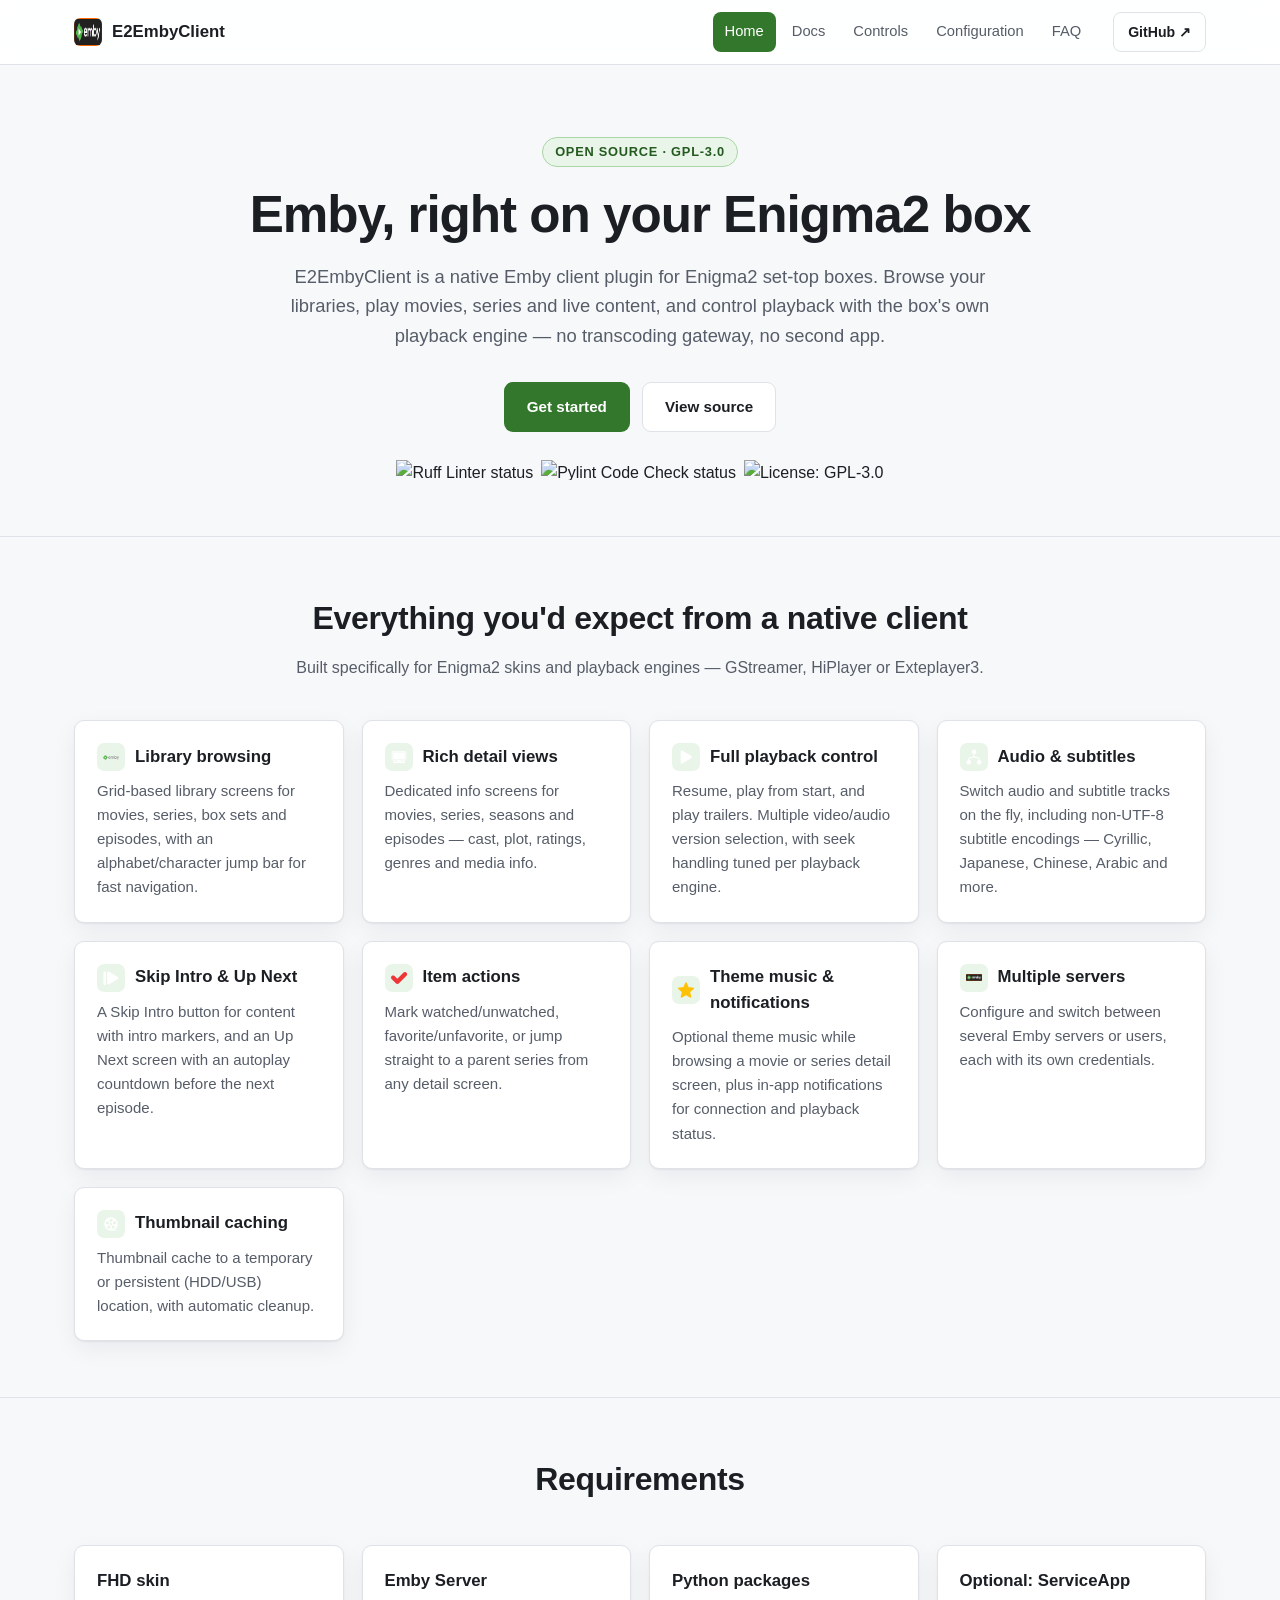
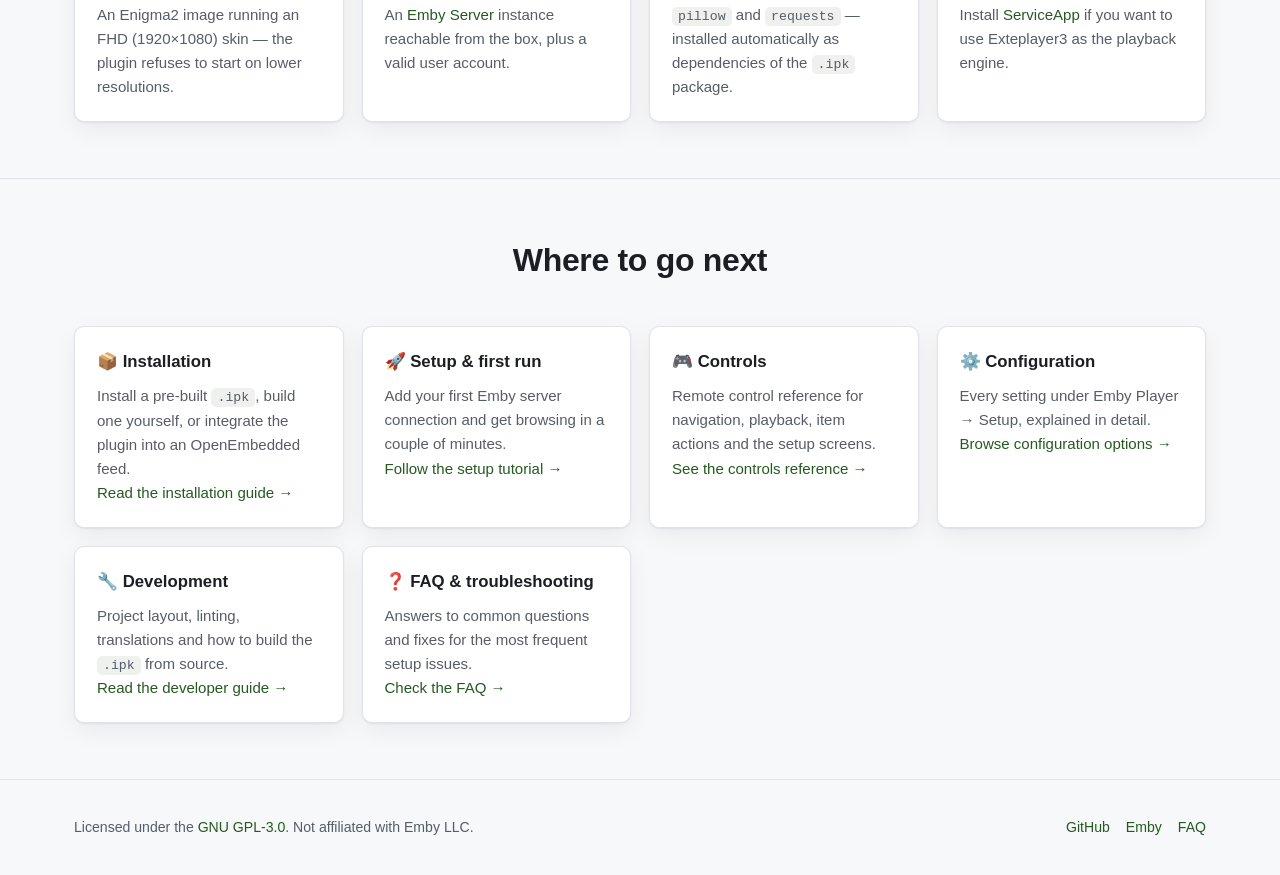
==== index.html @ 07c70971 "Add GitHub Pages site with documentation and tutorial Static site covering overview/features, instal" ====
<!doctype html>
<html lang="en">
<head>
<meta charset="utf-8">
<meta name="viewport" content="width=device-width, initial-scale=1">
<title>E2EmbyClient — Emby for Enigma2</title>
<meta name="description" content="A native Emby client plugin for Enigma2 set-top boxes. Browse libraries, play movies and series, and control playback using the box's own playback engine.">
<link rel="icon" href="assets/img/plugin.png">
<link rel="stylesheet" href="assets/style.css">
</head>
<body>

<header class="site-header">
  <nav class="container nav-inner">
    <a class="brand" href="index.html">
      <img src="assets/img/plugin.png" alt="">
      E2EmbyClient
    </a>
    <button class="nav-toggle" aria-label="Toggle navigation">&#9776;</button>
    <div class="nav-links">
      <a href="index.html" class="active">Home</a>
      <a href="docs/installation.html">Docs</a>
      <a href="docs/controls.html">Controls</a>
      <a href="docs/configuration.html">Configuration</a>
      <a href="docs/faq.html">FAQ</a>
    </div>
    <a class="nav-gh" href="https://github.com/DimitarCC/e2-emby-client" target="_blank" rel="noopener">GitHub &#8599;</a>
  </nav>
</header>

<main>
  <section class="hero">
    <div class="container">
      <span class="eyebrow">Open source &middot; GPL-3.0</span>
      <h1>Emby, right on your Enigma2 box</h1>
      <p class="lead">E2EmbyClient is a native Emby client plugin for Enigma2 set-top boxes. Browse your libraries, play movies, series and live content, and control playback with the box's own playback engine — no transcoding gateway, no second app.</p>
      <div class="hero-actions">
        <a class="btn btn-primary" href="docs/installation.html">Get started</a>
        <a class="btn btn-ghost" href="https://github.com/DimitarCC/e2-emby-client" target="_blank" rel="noopener">View source</a>
      </div>
      <div class="badges">
        <img src="https://github.com/DimitarCC/e2-emby-client/actions/workflows/ruff.yml/badge.svg" alt="Ruff Linter status">
        <img src="https://github.com/DimitarCC/e2-emby-client/actions/workflows/pylint.yml/badge.svg" alt="Pylint Code Check status">
        <img src="https://img.shields.io/badge/License-GPL--3.0-blue.svg" alt="License: GPL-3.0">
      </div>
    </div>
  </section>

  <section id="features">
    <div class="container">
      <div class="section-head">
        <h2>Everything you'd expect from a native client</h2>
        <p>Built specifically for Enigma2 skins and playback engines — GStreamer, HiPlayer or Exteplayer3.</p>
      </div>
      <div class="grid">
        <div class="card">
          <h3><span class="icon"><img src="assets/img/emby-verysmall.png" alt=""></span>Library browsing</h3>
          <p>Grid-based library screens for movies, series, box sets and episodes, with an alphabet/character jump bar for fast navigation.</p>
        </div>
        <div class="card">
          <h3><span class="icon"><img src="assets/img/tv.png" alt=""></span>Rich detail views</h3>
          <p>Dedicated info screens for movies, series, seasons and episodes — cast, plot, ratings, genres and media info.</p>
        </div>
        <div class="card">
          <h3><span class="icon"><img src="assets/img/play.png" alt=""></span>Full playback control</h3>
          <p>Resume, play from start, and play trailers. Multiple video/audio version selection, with seek handling tuned per playback engine.</p>
        </div>
        <div class="card">
          <h3><span class="icon"><img src="assets/img/videoversions.png" alt=""></span>Audio &amp; subtitles</h3>
          <p>Switch audio and subtitle tracks on the fly, including non-UTF-8 subtitle encodings — Cyrillic, Japanese, Chinese, Arabic and more.</p>
        </div>
        <div class="card">
          <h3><span class="icon"><img src="assets/img/resume.png" alt=""></span>Skip Intro &amp; Up Next</h3>
          <p>A Skip Intro button for content with intro markers, and an Up Next screen with an autoplay countdown before the next episode.</p>
        </div>
        <div class="card">
          <h3><span class="icon"><img src="assets/img/watched.png" alt=""></span>Item actions</h3>
          <p>Mark watched/unwatched, favorite/unfavorite, or jump straight to a parent series from any detail screen.</p>
        </div>
        <div class="card">
          <h3><span class="icon"><img src="assets/img/star.png" alt=""></span>Theme music &amp; notifications</h3>
          <p>Optional theme music while browsing a movie or series detail screen, plus in-app notifications for connection and playback status.</p>
        </div>
        <div class="card">
          <h3><span class="icon"><img src="assets/img/plugin.png" alt=""></span>Multiple servers</h3>
          <p>Configure and switch between several Emby servers or users, each with its own credentials.</p>
        </div>
        <div class="card">
          <h3><span class="icon"><img src="assets/img/trailer.png" alt=""></span>Thumbnail caching</h3>
          <p>Thumbnail cache to a temporary or persistent (HDD/USB) location, with automatic cleanup.</p>
        </div>
      </div>
    </div>
  </section>

  <section id="requirements">
    <div class="container">
      <div class="section-head">
        <h2>Requirements</h2>
      </div>
      <div class="grid">
        <div class="card">
          <h3>FHD skin</h3>
          <p>An Enigma2 image running an FHD (1920&times;1080) skin — the plugin refuses to start on lower resolutions.</p>
        </div>
        <div class="card">
          <h3>Emby Server</h3>
          <p>An <a href="https://emby.media/" target="_blank" rel="noopener">Emby Server</a> instance reachable from the box, plus a valid user account.</p>
        </div>
        <div class="card">
          <h3>Python packages</h3>
          <p><code>pillow</code> and <code>requests</code> — installed automatically as dependencies of the <code>.ipk</code> package.</p>
        </div>
        <div class="card">
          <h3>Optional: ServiceApp</h3>
          <p>Install <a href="https://github.com/openpli/enigma2-plugin-systemplugins-serviceapp" target="_blank" rel="noopener">ServiceApp</a> if you want to use Exteplayer3 as the playback engine.</p>
        </div>
      </div>
    </div>
  </section>

  <section id="quicklinks">
    <div class="container">
      <div class="section-head">
        <h2>Where to go next</h2>
      </div>
      <div class="grid">
        <div class="card">
          <h3>&#128230; Installation</h3>
          <p>Install a pre-built <code>.ipk</code>, build one yourself, or integrate the plugin into an OpenEmbedded feed.</p>
          <p><a href="docs/installation.html">Read the installation guide &rarr;</a></p>
        </div>
        <div class="card">
          <h3>&#128640; Setup &amp; first run</h3>
          <p>Add your first Emby server connection and get browsing in a couple of minutes.</p>
          <p><a href="docs/setup.html">Follow the setup tutorial &rarr;</a></p>
        </div>
        <div class="card">
          <h3>&#127918; Controls</h3>
          <p>Remote control reference for navigation, playback, item actions and the setup screens.</p>
          <p><a href="docs/controls.html">See the controls reference &rarr;</a></p>
        </div>
        <div class="card">
          <h3>&#9881;&#65039; Configuration</h3>
          <p>Every setting under Emby Player &rarr; Setup, explained in detail.</p>
          <p><a href="docs/configuration.html">Browse configuration options &rarr;</a></p>
        </div>
        <div class="card">
          <h3>&#128295; Development</h3>
          <p>Project layout, linting, translations and how to build the <code>.ipk</code> from source.</p>
          <p><a href="docs/development.html">Read the developer guide &rarr;</a></p>
        </div>
        <div class="card">
          <h3>&#10067; FAQ &amp; troubleshooting</h3>
          <p>Answers to common questions and fixes for the most frequent setup issues.</p>
          <p><a href="docs/faq.html">Check the FAQ &rarr;</a></p>
        </div>
      </div>
    </div>
  </section>
</main>

<footer class="site-footer">
  <div class="container footer-inner">
    <span>Licensed under the <a href="https://github.com/DimitarCC/e2-emby-client/blob/main/LICENSE" target="_blank" rel="noopener">GNU GPL-3.0</a>. Not affiliated with Emby LLC.</span>
    <div class="footer-links">
      <a href="https://github.com/DimitarCC/e2-emby-client" target="_blank" rel="noopener">GitHub</a>
      <a href="https://emby.media/" target="_blank" rel="noopener">Emby</a>
      <a href="docs/faq.html">FAQ</a>
    </div>
  </div>
</footer>

<script src="assets/script.js"></script>
</body>
</html>
---- assets/style.css ----
/* E2EmbyClient documentation site */

:root {
  color-scheme: light dark;

  --bg: #f7f8fa;
  --bg-elev: #ffffff;
  --bg-elev-2: #eef0f3;
  --text: #1b1e23;
  --text-dim: #565d68;
  --border: #dfe2e8;
  --accent: #32772b;
  --accent-strong: #245a1f;
  --accent-contrast: #ffffff;
  --code-bg: #eef1ee;
  --shadow: 0 1px 2px rgba(20, 22, 26, 0.06), 0 8px 24px rgba(20, 22, 26, 0.06);
  --radius: 10px;
  --warn-bg: #fff6e5;
  --warn-border: #e8c27a;
  --tip-bg: #eaf5e9;
  --tip-border: #a9d6a4;
}

@media (prefers-color-scheme: dark) {
  :root {
    --bg: #14161a;
    --bg-elev: #1b1e24;
    --bg-elev-2: #22262e;
    --text: #ecedef;
    --text-dim: #a2a9b4;
    --border: #2c313a;
    --accent: #4fae46;
    --accent-strong: #6bc862;
    --accent-contrast: #0d1a0b;
    --code-bg: #1a2419;
    --shadow: 0 1px 2px rgba(0, 0, 0, 0.3), 0 8px 24px rgba(0, 0, 0, 0.35);
    --warn-bg: #2b230f;
    --warn-border: #7a5f24;
    --tip-bg: #17261a;
    --tip-border: #2e5a30;
  }
}

* { box-sizing: border-box; }

html { scroll-behavior: smooth; scroll-padding-top: 84px; }

body {
  margin: 0;
  background: var(--bg);
  color: var(--text);
  font: 16px/1.6 -apple-system, "Segoe UI", Roboto, Helvetica, Arial, sans-serif;
}

img { max-width: 100%; }

a { color: var(--accent-strong); text-decoration: none; }
a:hover { text-decoration: underline; }

.container {
  max-width: 1180px;
  margin: 0 auto;
  padding: 0 24px;
}

/* Header / nav */

.site-header {
  position: sticky;
  top: 0;
  z-index: 50;
  background: color-mix(in srgb, var(--bg-elev) 88%, transparent);
  backdrop-filter: blur(8px);
  border-bottom: 1px solid var(--border);
}

.nav-inner {
  display: flex;
  align-items: center;
  gap: 20px;
  height: 64px;
}

.brand {
  display: flex;
  align-items: center;
  gap: 10px;
  font-weight: 700;
  font-size: 1.05rem;
  color: var(--text);
  flex-shrink: 0;
}
.brand:hover { text-decoration: none; }
.brand img { width: 28px; height: 28px; border-radius: 6px; }

.nav-links {
  display: flex;
  gap: 4px;
  margin-left: auto;
  flex-wrap: wrap;
}

.nav-links a {
  color: var(--text-dim);
  padding: 8px 12px;
  border-radius: 8px;
  font-size: 0.92rem;
  font-weight: 500;
}

.nav-links a:hover { color: var(--text); background: var(--bg-elev-2); text-decoration: none; }
.nav-links a.active { color: var(--accent-contrast); background: var(--accent); }

.nav-gh {
  flex-shrink: 0;
  display: inline-flex;
  align-items: center;
  gap: 6px;
  padding: 8px 14px;
  border: 1px solid var(--border);
  border-radius: 8px;
  font-size: 0.88rem;
  font-weight: 600;
  color: var(--text);
}
.nav-gh:hover { border-color: var(--accent); text-decoration: none; }

.nav-toggle {
  display: none;
  margin-left: auto;
  background: none;
  border: 1px solid var(--border);
  border-radius: 8px;
  width: 40px;
  height: 40px;
  color: var(--text);
  font-size: 1.1rem;
}

/* Hero */

.hero {
  padding: 72px 0 56px;
  text-align: center;
}

.hero .eyebrow {
  display: inline-block;
  font-size: 0.8rem;
  font-weight: 700;
  letter-spacing: 0.06em;
  text-transform: uppercase;
  color: var(--accent-strong);
  background: var(--tip-bg);
  border: 1px solid var(--tip-border);
  padding: 4px 12px;
  border-radius: 999px;
  margin-bottom: 20px;
}

.hero h1 {
  font-size: clamp(2rem, 5vw, 3.2rem);
  line-height: 1.1;
  margin: 0 0 18px;
  letter-spacing: -0.02em;
}

.hero p.lead {
  max-width: 700px;
  margin: 0 auto 32px;
  color: var(--text-dim);
  font-size: 1.15rem;
}

.hero-actions {
  display: flex;
  gap: 12px;
  justify-content: center;
  flex-wrap: wrap;
}

.badges {
  display: flex;
  gap: 8px;
  justify-content: center;
  flex-wrap: wrap;
  margin-top: 28px;
}
.badges img { height: 20px; }

/* Buttons */

.btn {
  display: inline-flex;
  align-items: center;
  gap: 8px;
  padding: 12px 22px;
  border-radius: 9px;
  font-weight: 600;
  font-size: 0.95rem;
  border: 1px solid transparent;
}
.btn:hover { text-decoration: none; }

.btn-primary { background: var(--accent); color: var(--accent-contrast); }
.btn-primary:hover { background: var(--accent-strong); }

.btn-ghost { background: var(--bg-elev); color: var(--text); border-color: var(--border); }
.btn-ghost:hover { border-color: var(--accent); }

/* Sections */

section { padding: 56px 0; }
section + section { border-top: 1px solid var(--border); }

.section-head { max-width: 720px; margin: 0 auto 40px; text-align: center; }
.section-head h2 { font-size: clamp(1.5rem, 3vw, 2rem); margin: 0 0 10px; letter-spacing: -0.01em; }
.section-head p { color: var(--text-dim); margin: 0; }

/* Feature grid */

.grid {
  display: grid;
  grid-template-columns: repeat(auto-fit, minmax(260px, 1fr));
  gap: 18px;
}

.card {
  background: var(--bg-elev);
  border: 1px solid var(--border);
  border-radius: var(--radius);
  padding: 22px;
  box-shadow: var(--shadow);
}

.card h3 {
  margin: 0 0 8px;
  font-size: 1.05rem;
  display: flex;
  align-items: center;
  gap: 10px;
}

.card p { margin: 0; color: var(--text-dim); font-size: 0.94rem; }

.card .icon {
  width: 28px;
  height: 28px;
  display: inline-flex;
  align-items: center;
  justify-content: center;
  background: var(--tip-bg);
  border-radius: 7px;
  flex-shrink: 0;
}
.card .icon img { width: 16px; height: 16px; object-fit: contain; }

/* Docs layout */

.docs-layout {
  display: grid;
  grid-template-columns: 230px minmax(0, 1fr);
  gap: 40px;
  align-items: start;
  padding: 40px 0 80px;
}

.docs-side {
  position: sticky;
  top: 84px;
}

.docs-side h4 {
  font-size: 0.75rem;
  text-transform: uppercase;
  letter-spacing: 0.06em;
  color: var(--text-dim);
  margin: 20px 0 8px;
}
.docs-side h4:first-child { margin-top: 0; }

.docs-side ul { list-style: none; margin: 0; padding: 0; }
.docs-side li { margin: 2px 0; }
.docs-side a {
  display: block;
  padding: 6px 10px;
  border-radius: 7px;
  color: var(--text-dim);
  font-size: 0.9rem;
}
.docs-side a:hover { background: var(--bg-elev-2); color: var(--text); text-decoration: none; }
.docs-side a.active { background: var(--tip-bg); color: var(--accent-strong); font-weight: 600; }

.docs-content h1 {
  font-size: 2rem;
  margin: 0 0 8px;
  letter-spacing: -0.01em;
}
.docs-content > .subtitle {
  color: var(--text-dim);
  font-size: 1.05rem;
  margin: 0 0 36px;
}

.docs-content h2 {
  font-size: 1.4rem;
  margin: 44px 0 14px;
  padding-top: 8px;
  scroll-margin-top: 84px;
}
.docs-content h2:first-of-type { margin-top: 0; }

.docs-content h3 {
  font-size: 1.1rem;
  margin: 28px 0 10px;
  scroll-margin-top: 84px;
}

.docs-content p { margin: 0 0 14px; }
.docs-content ul, .docs-content ol { margin: 0 0 16px; padding-left: 22px; }
.docs-content li { margin: 4px 0; }
.docs-content li > ul, .docs-content li > ol { margin-top: 6px; }

code {
  background: var(--code-bg);
  border-radius: 5px;
  padding: 2px 6px;
  font-size: 0.88em;
  font-family: "SFMono-Regular", Consolas, "Liberation Mono", Menlo, monospace;
}

pre {
  background: var(--code-bg);
  border: 1px solid var(--border);
  border-radius: var(--radius);
  padding: 16px 18px;
  overflow-x: auto;
  margin: 0 0 20px;
}
pre code { background: none; padding: 0; font-size: 0.88rem; }

table {
  width: 100%;
  border-collapse: collapse;
  margin: 0 0 24px;
  font-size: 0.92rem;
  display: block;
  overflow-x: auto;
}
th, td {
  border: 1px solid var(--border);
  padding: 10px 12px;
  text-align: left;
  vertical-align: top;
}
th { background: var(--bg-elev-2); font-weight: 600; }
tr:nth-child(even) td { background: color-mix(in srgb, var(--bg-elev-2) 35%, transparent); }

kbd {
  display: inline-block;
  background: var(--bg-elev-2);
  border: 1px solid var(--border);
  border-bottom-width: 2px;
  border-radius: 5px;
  padding: 1px 7px;
  font-size: 0.82em;
  font-family: inherit;
  font-weight: 600;
}

.callout {
  border: 1px solid var(--border);
  border-left-width: 4px;
  border-radius: 8px;
  padding: 14px 16px;
  margin: 0 0 20px;
}
.callout p:last-child { margin-bottom: 0; }
.callout.tip { background: var(--tip-bg); border-left-color: var(--accent); }
.callout.warn { background: var(--warn-bg); border-left-color: var(--warn-border); }
.callout strong { display: block; margin-bottom: 4px; }

.steps { list-style: none; margin: 0 0 20px; padding: 0; counter-reset: step; }
.steps > li {
  position: relative;
  padding: 2px 0 18px 42px;
  border-left: 2px solid var(--border);
  margin-left: 15px;
}
.steps > li:last-child { border-color: transparent; padding-bottom: 0; }
.steps > li::before {
  counter-increment: step;
  content: counter(step);
  position: absolute;
  left: -15px;
  top: 0;
  width: 30px;
  height: 30px;
  border-radius: 50%;
  background: var(--accent);
  color: var(--accent-contrast);
  font-weight: 700;
  font-size: 0.85rem;
  display: flex;
  align-items: center;
  justify-content: center;
}
.steps h3 { margin: 4px 0 6px; }

.key-row { display: flex; flex-wrap: wrap; gap: 8px; margin: 10px 0 20px; }

/* Footer */

.site-footer {
  border-top: 1px solid var(--border);
  padding: 36px 0;
  color: var(--text-dim);
  font-size: 0.88rem;
}
.footer-inner { display: flex; justify-content: space-between; flex-wrap: wrap; gap: 12px; }
.footer-links { display: flex; gap: 16px; flex-wrap: wrap; }

/* Responsive */

@media (max-width: 880px) {
  .docs-layout { grid-template-columns: 1fr; }
  .docs-side {
    position: static;
    border-bottom: 1px solid var(--border);
    padding-bottom: 16px;
    margin-bottom: 8px;
  }
  .docs-side .docs-side-inner { display: none; }
  .docs-side.open .docs-side-inner { display: block; }
  .docs-side-toggle {
    display: flex;
    justify-content: space-between;
    align-items: center;
    width: 100%;
    background: var(--bg-elev);
    border: 1px solid var(--border);
    border-radius: 8px;
    padding: 10px 14px;
    color: var(--text);
    font-weight: 600;
    font-size: 0.9rem;
  }
}

@media (min-width: 881px) {
  .docs-side-toggle { display: none; }
}

@media (max-width: 760px) {
  .nav-links { display: none; }
  .nav-toggle { display: inline-flex; align-items: center; justify-content: center; }
  .site-header.open .nav-links {
    display: flex;
    flex-direction: column;
    position: absolute;
    top: 64px;
    left: 0;
    right: 0;
    background: var(--bg-elev);
    border-bottom: 1px solid var(--border);
    padding: 10px 24px 16px;
    gap: 2px;
  }
}

.top-anchor { scroll-margin-top: 84px; }
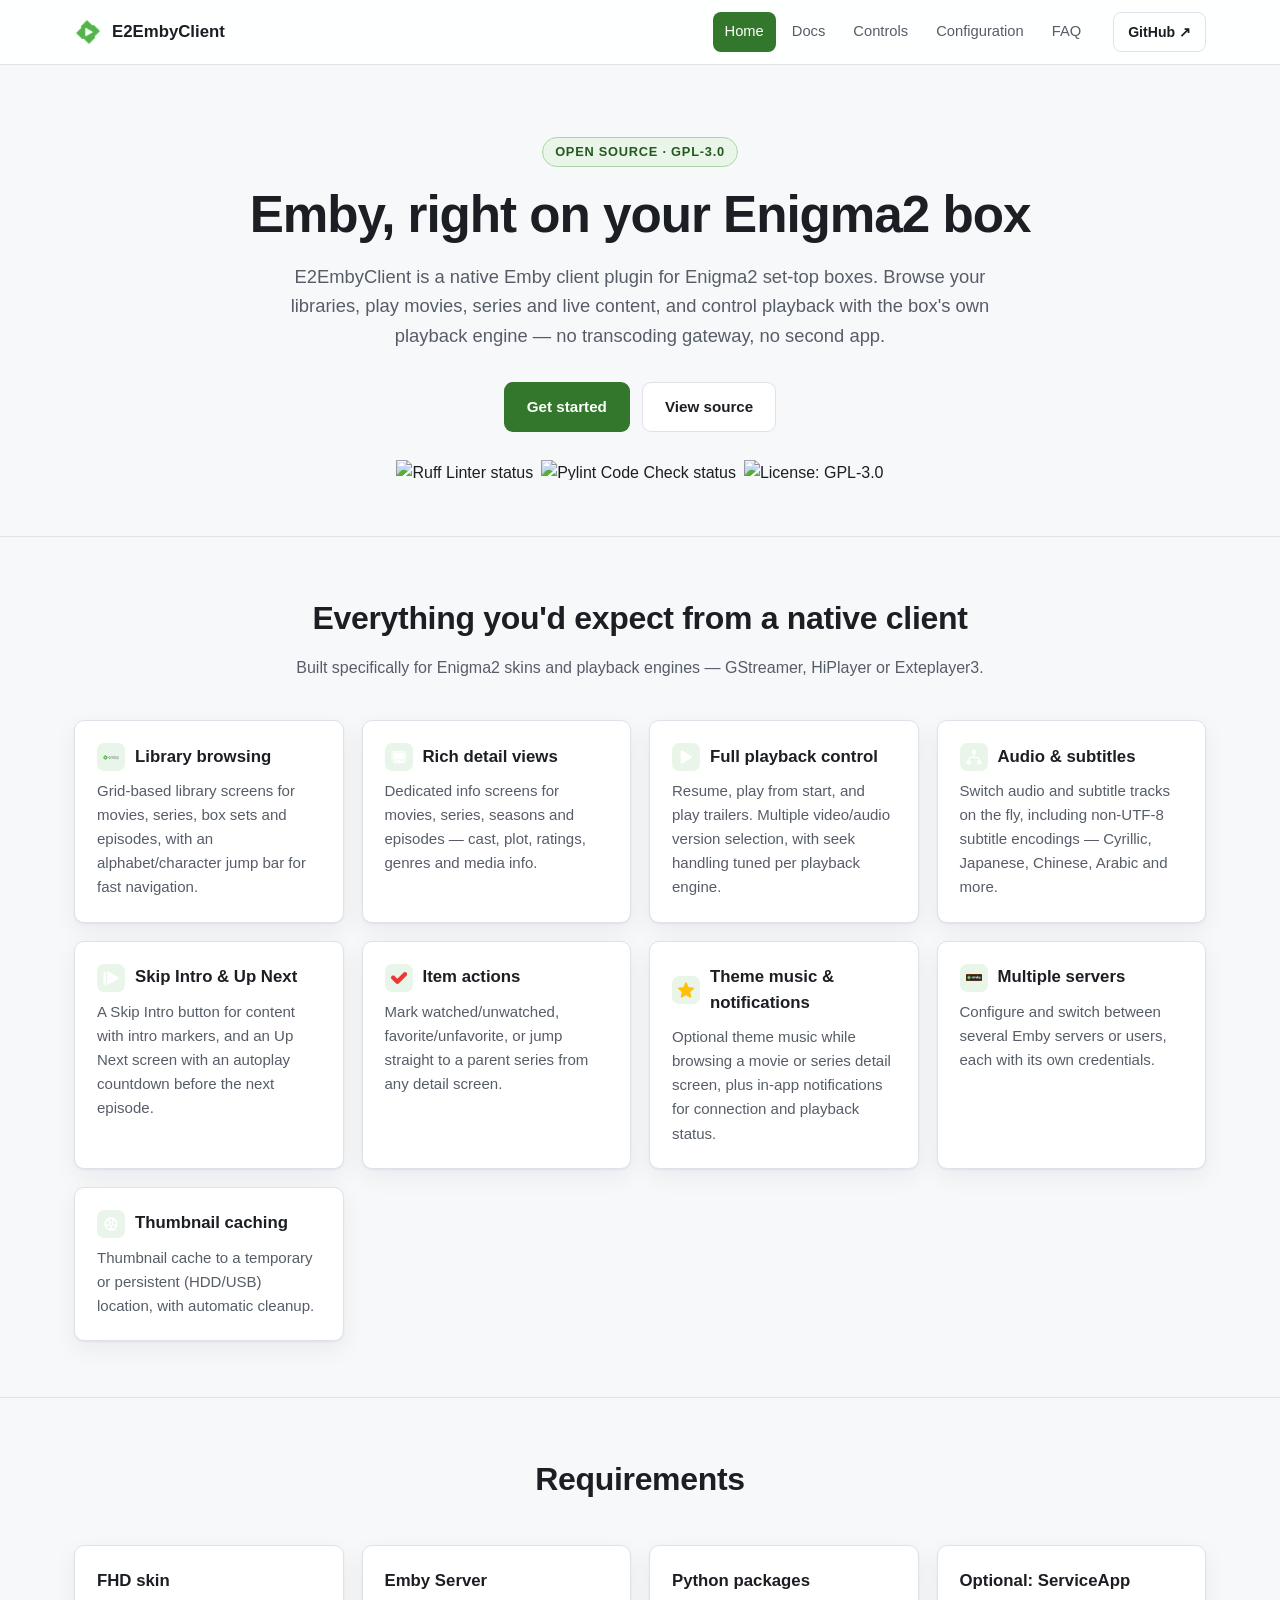
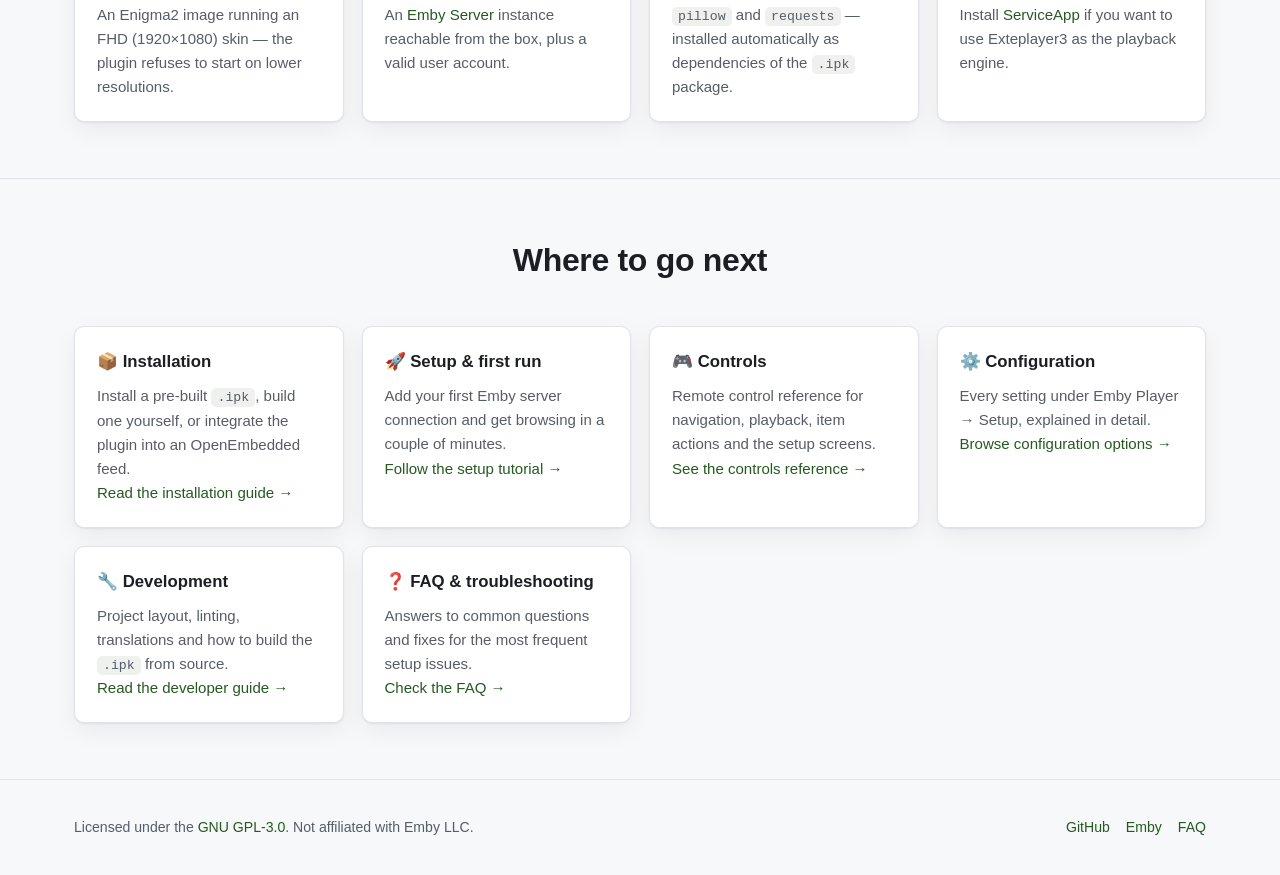
==== commit 87c94434: "Use icon-only Emby mark for favicon and header logo Crop the green diamond out of the existing wordm" ====
--- a/index.html
+++ b/index.html
@@ -5,7 +5,7 @@
 <meta name="viewport" content="width=device-width, initial-scale=1">
 <title>E2EmbyClient — Emby for Enigma2</title>
 <meta name="description" content="A native Emby client plugin for Enigma2 set-top boxes. Browse libraries, play movies and series, and control playback using the box's own playback engine.">
-<link rel="icon" href="assets/img/plugin.png">
+<link rel="icon" href="assets/img/emby-icon.png">
 <link rel="stylesheet" href="assets/style.css">
 </head>
 <body>
@@ -13,7 +13,7 @@
 <header class="site-header">
   <nav class="container nav-inner">
     <a class="brand" href="index.html">
-      <img src="assets/img/plugin.png" alt="">
+      <img src="assets/img/emby-icon.png" alt="">
       E2EmbyClient
     </a>
     <button class="nav-toggle" aria-label="Toggle navigation">&#9776;</button>
